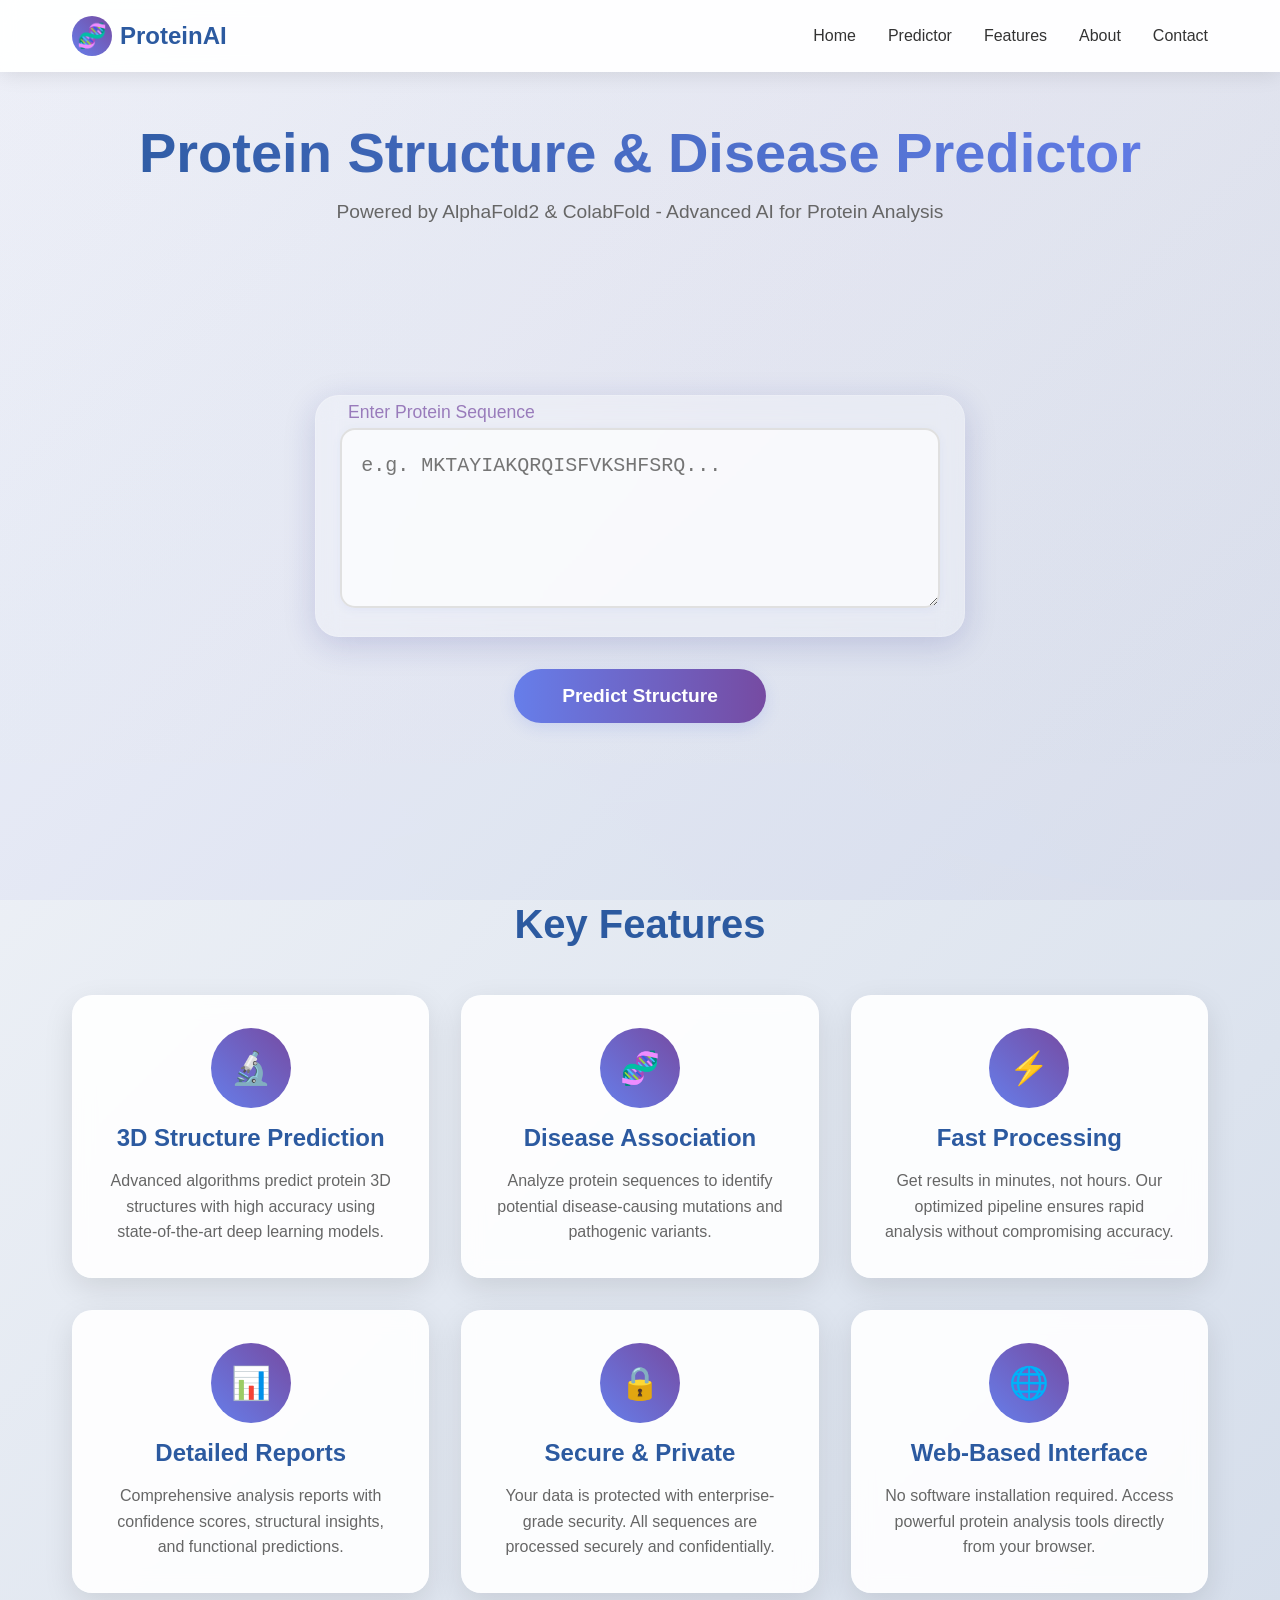
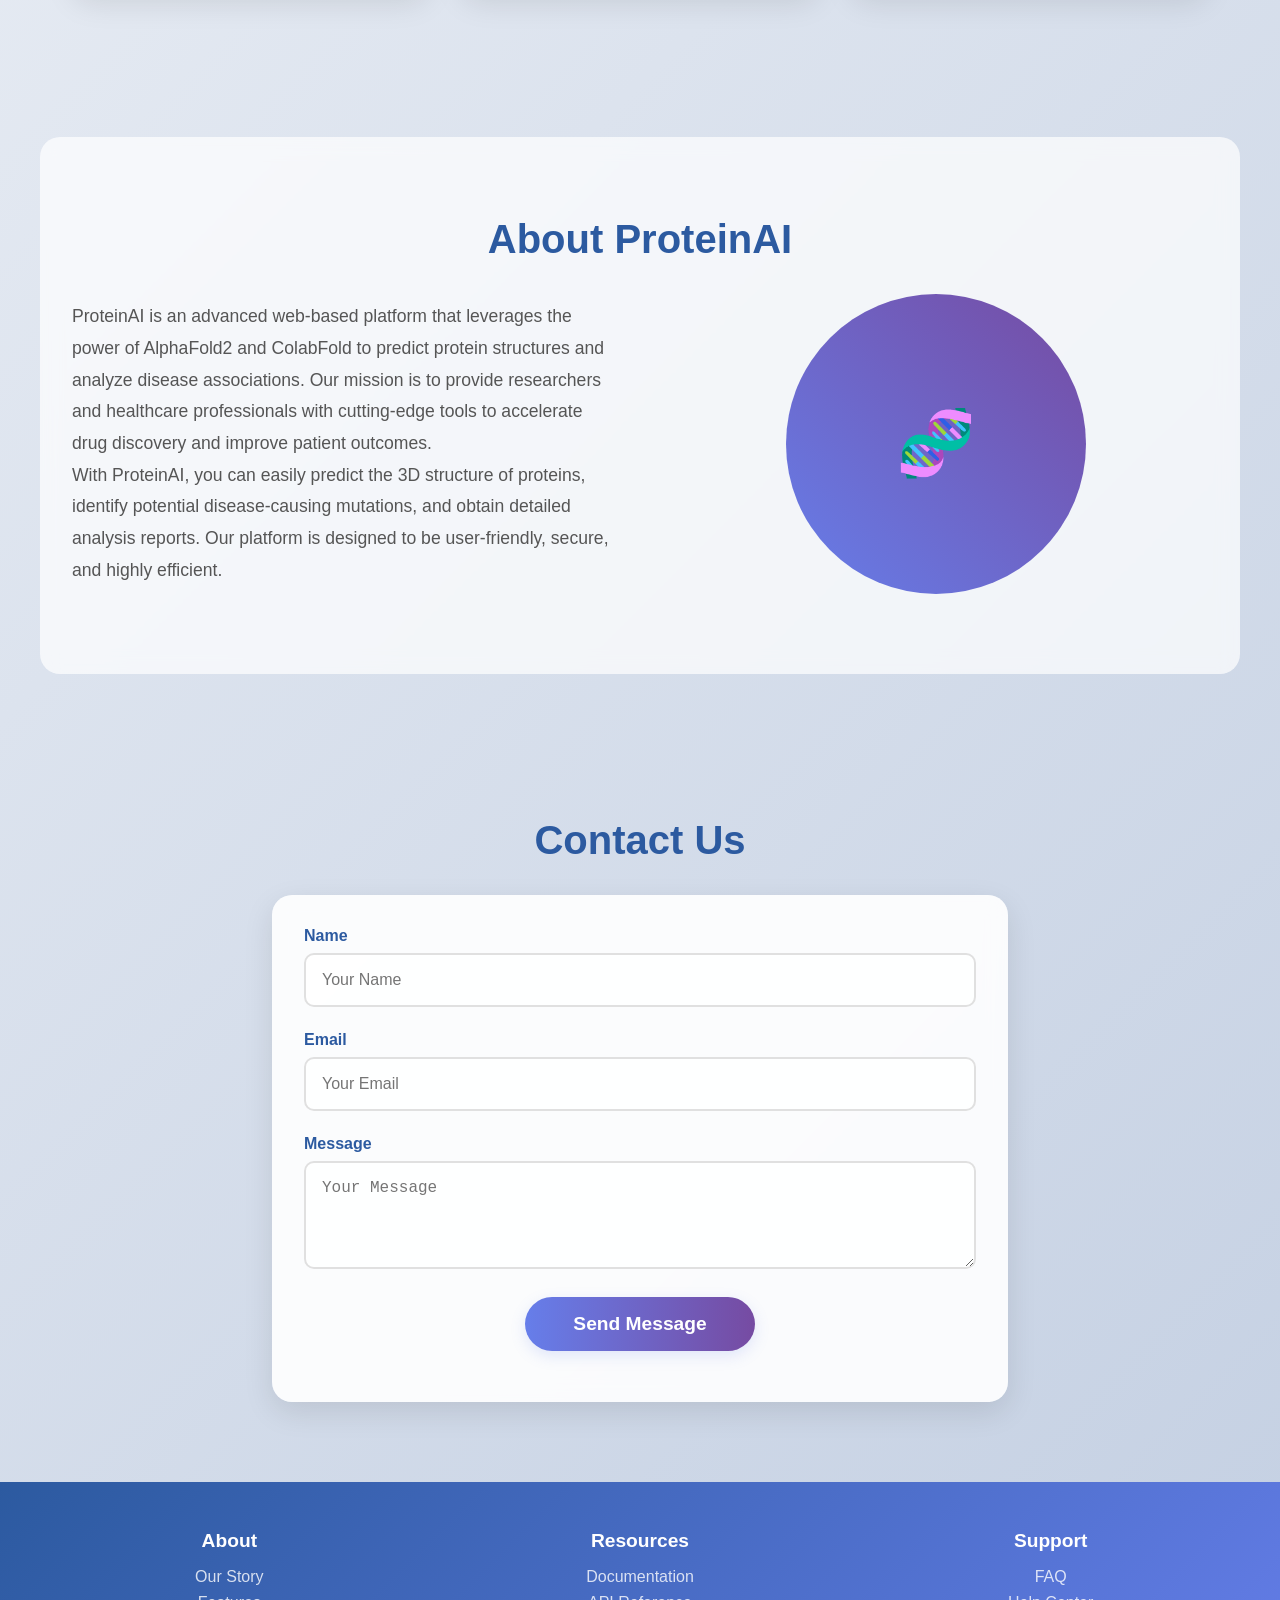
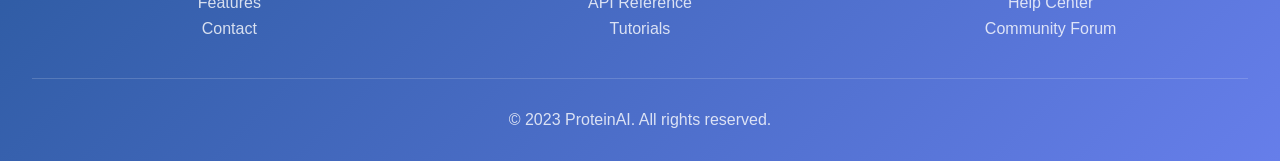
==== frontend/index.html @ 89a78030 "Add files via upload" ====
<!DOCTYPE html>
<html lang="en">
<head>
    <meta charset="UTF-8">
    <meta name="viewport" content="width=device-width, initial-scale=1.0">
    <title>AlphaFold2 - ProteinAI</title>
    <link rel="stylesheet" href="style.css">
</head>
<body>


    <!-- Animated Background -->
    <div class="animated-bg">
        <div class="wave"></div>
    </div>

    <!-- Navigation -->
    <nav id="navbar">
        <div class="nav-container">
            <div class="logo">
                <div class="protein-icon">🧬</div>
                ProteinAI
            </div>
            <ul class="nav-links">
                <li><a href="#home">Home</a></li>
                <li><a href="#predictor">Predictor</a></li>
                <li><a href="#features">Features</a></li>
                <li><a href="#about">About</a></li>
                <li><a href="#contact">Contact</a></li>
            </ul>
            <div class="mobile-menu" onclick="toggleMobileMenu()">
                <span></span>
                <span></span>
                <span></span>
            </div>
        </div>
    </nav>

    

    <!-- Header Section -->
    <section id="home" class="header">
        <h1>Protein Structure & Disease Predictor</h1>
        <p>Powered by AlphaFold2 & ColabFold - Advanced AI for Protein Analysis</p>
    </section>

        <!-- Main Area -->
    <section id="predictor" class="main-area">
        <div class="input-container">
            <label class="input-label">Enter Protein Sequence</label>
            <textarea id="query_sequence" placeholder="e.g. MKTAYIAKQRQISFVKSHFSRQ..."></textarea>
        </div>
        <button id="predictBtn" class="predict-btn">Predict Structure</button>
        <div class="loading">
            <div class="loading-spinner"></div>
            <p>Processing your sequence...</p>
        </div>
    </section>

    <!-- Features Section -->
    <section id="features" class="features">
        <h2>Key Features</h2>
        <div class="features-grid">
            <div class="feature-card">
                <div class="feature-icon">🔬</div>
                <h3>3D Structure Prediction</h3>
                <p>Advanced algorithms predict protein 3D structures with high accuracy using state-of-the-art deep learning models.</p>
            </div>
            <div class="feature-card">
                <div class="feature-icon">🧬</div>
                <h3>Disease Association</h3>
                <p>Analyze protein sequences to identify potential disease-causing mutations and pathogenic variants.</p>
            </div>
            <div class="feature-card">
                <div class="feature-icon">⚡</div>
                <h3>Fast Processing</h3>
                <p>Get results in minutes, not hours. Our optimized pipeline ensures rapid analysis without compromising accuracy.</p>
            </div>
            <div class="feature-card">
                <div class="feature-icon">📊</div>
                <h3>Detailed Reports</h3>
                <p>Comprehensive analysis reports with confidence scores, structural insights, and functional predictions.</p>
            </div>
            <div class="feature-card">
                <div class="feature-icon">🔒</div>
                <h3>Secure & Private</h3>
                <p>Your data is protected with enterprise-grade security. All sequences are processed securely and confidentially.</p>
            </div>
            <div class="feature-card">
                <div class="feature-icon">🌐</div>
                <h3>Web-Based Interface</h3>
                <p>No software installation required. Access powerful protein analysis tools directly from your browser.</p>
            </div>
        </div>
    </section>



    <!-- About Section -->
    <section id="about" class="about">
        <h2>About ProteinAI</h2>
        <div class="about-content">
            <div class="about-text">
                <p>ProteinAI is an advanced web-based platform that leverages the power of AlphaFold2 and ColabFold to predict protein structures and analyze disease associations. Our mission is to provide researchers and healthcare professionals with cutting-edge tools to accelerate drug discovery and improve patient outcomes.</p>
                <p>With ProteinAI, you can easily predict the 3D structure of proteins, identify potential disease-causing mutations, and obtain detailed analysis reports. Our platform is designed to be user-friendly, secure, and highly efficient.</p>
            </div>
            <div class="about-image">
                <div class="protein-structure">
                    <!-- Animated protein structure or relevant image -->
                </div>
            </div>
        </div>
    </section>

    <!-- Contact Section -->
    <section id="contact" class="contact">
        <h2>Contact Us</h2>
        <div class="contact-form">
            <div class="form-group">
                <label for="name">Name</label>
                <input type="text" id="name" placeholder="Your Name">
            </div>
            <div class="form-group">
                <label for="email">Email</label>
                <input type="email" id="email" placeholder="Your Email">
            </div>
            <div class="form-group">
                <label for="message">Message</label>
                <textarea id="message" rows="4" placeholder="Your Message"></textarea>
            </div>
            <button class="predict-btn">Send Message</button>
        </div>
    </section>

    <!-- Footer -->
    <footer>
        <div class="footer-content">
            <div class="footer-section">
                <h3>About</h3>
                <ul>
                    <li><a href="#about">Our Story</a></li>
                    <li><a href="#features">Features</a></li>
                    <li><a href="#contact">Contact</a></li>
                </ul>
            </div>
            <div class="footer-section">
                <h3>Resources</h3>
                <ul>
                    <li><a href="#">Documentation</a></li>
                    <li><a href="#">API Reference</a></li>
                    <li><a href="#">Tutorials</a></li>
                </ul>
            </div>
            <div class="footer-section">
                <h3>Support</h3>
                <ul>
                    <li><a href="#">FAQ</a></li>
                    <li><a href="#">Help Center</a></li>
                    <li><a href="#">Community Forum</a></li>
                </ul>
            </div>
        </div>
        <div class="footer-bottom">
            <p>&copy; 2023 ProteinAI. All rights reserved.</p>
        </div>
    </footer>

    <!-- Scroll to Top Button -->
    <button class="scroll-top" onclick="scrollToTop()">
        ↑
    </button>

<script src="script.js"></script>
</body>
</html>
---- frontend/style.css ----
* {
            margin: 0;
            padding: 0;
            box-sizing: border-box;
        }

        body {
            font-family: 'Arial', sans-serif;
            background: linear-gradient(135deg, #f5f7fa 0%, #c3cfe2 100%);
            min-height: 100vh;
            overflow-x: hidden;
        }

        /* Animated Background */
        .animated-bg {
            position: fixed;
            top: 0;
            left: 0;
            width: 100%;
            height: 100%;
            z-index: -1;
            background: linear-gradient(45deg, #667eea 0%, #764ba2 100%);
            opacity: 0.05;
        }

        .wave {
            position: absolute;
            bottom: 0;
            left: 0;
            width: 100%;
            height: 100px;
            background: url('data:image/svg+xml,<svg xmlns="http://www.w3.org/2000/svg" viewBox="0 0 1200 120" preserveAspectRatio="none"><path d="M321.39,56.44c58-10.79,114.16-30.13,172-41.86,82.39-16.72,168.19-17.73,250.45-.39C823.78,31,906.67,72,985.66,92.83c70.05,18.48,146.53,26.09,214.34,3V0H0V27.35A600.21,600.21,0,0,0,321.39,56.44Z" fill="%23667eea" opacity="0.1"></path></svg>');
            background-size: cover;
            animation: wave 10s ease-in-out infinite;
        }

        @keyframes wave {
            0%, 100% { transform: translateX(0); }
            50% { transform: translateX(-50px); }
        }

        /* Navigation */
        nav {
            position: fixed;
            top: 0;
            width: 100%;
            background: rgba(255, 255, 255, 0.95);
            backdrop-filter: blur(10px);
            z-index: 1000;
            padding: 1rem 0;
            box-shadow: 0 2px 20px rgba(0, 0, 0, 0.1);
            transition: all 0.3s ease;
        }

        nav.scrolled {
            background: rgba(255, 255, 255, 0.98);
            padding: 0.5rem 0;
        }

        .nav-container {
            max-width: 1200px;
            margin: 0 auto;
            display: flex;
            justify-content: space-between;
            align-items: center;
            padding: 0 2rem;
        }

        .logo {
            font-size: 1.5rem;
            font-weight: bold;
            color: #2c5aa0;
            display: flex;
            align-items: center;
            gap: 0.5rem;
        }

        .protein-icon {
            width: 40px;
            height: 40px;
            background: linear-gradient(45deg, #667eea, #764ba2);
            border-radius: 50%;
            display: flex;
            align-items: center;
            justify-content: center;
            color: white;
            font-weight: bold;
            animation: rotate 10s linear infinite;
        }

        @keyframes rotate {
            from { transform: rotate(0deg); }
            to { transform: rotate(360deg); }
        }

        .nav-links {
            display: flex;
            list-style: none;
            gap: 2rem;
        }

        .nav-links a {
            text-decoration: none;
            color: #333;
            font-weight: 500;
            transition: all 0.3s ease;
            position: relative;
        }

        .nav-links a:hover {
            color: #2c5aa0;
            transform: translateY(-2px);
        }

        .nav-links a::after {
            content: '';
            position: absolute;
            bottom: -5px;
            left: 0;
            width: 0;
            height: 2px;
            background: #2c5aa0;
            transition: width 0.3s ease;
        }

        .nav-links a:hover::after {
            width: 100%;
        }

        /* Mobile Menu */
        .mobile-menu {
            display: none;
            flex-direction: column;
            cursor: pointer;
        }

        .mobile-menu span {
            width: 25px;
            height: 3px;
            background: #333;
            margin: 3px 0;
            transition: 0.3s;
        }

        /* Header Section */
        .header {
            text-align: center;
            padding: 120px 2rem 80px;
            max-width: 1200px;
            margin: 0 auto;
            background-image: 'image1.gif;
        }

        .header h1 {
            font-size: 3.5rem;
            color: #2c5aa0;
            margin-bottom: 1rem;
            font-weight: 700;
            background: linear-gradient(45deg, #2c5aa0, #667eea);
            -webkit-background-clip: text;
            -webkit-text-fill-color: transparent;
            background-clip: text;
            animation: fadeInUp 1s ease-out;
        }

        .header p {
            font-size: 1.2rem;
            color: #666;
            margin-bottom: 2rem;
            animation: fadeInUp 1s ease-out 0.2s both;
        }

        @keyframes fadeInUp {
            from {
                opacity: 0;
                transform: translateY(30px);
            }
            to {
                opacity: 1;
                transform: translateY(0);
            }
        }

        /* Features Section */
        .features {
            padding: 80px 2rem;
            max-width: 1200px;
            margin: 0 auto;
        }

        .features h2 {
            text-align: center;
            font-size: 2.5rem;
            color: #2c5aa0;
            margin-bottom: 3rem;
            animation: fadeInUp 1s ease-out;
        }

        .features-grid {
            display: grid;
            grid-template-columns: repeat(auto-fit, minmax(300px, 1fr));
            gap: 2rem;
            margin-bottom: 4rem;
        }

        .feature-card {
            background: rgba(255, 255, 255, 0.9);
            padding: 2rem;
            border-radius: 20px;
            box-shadow: 0 10px 30px rgba(0, 0, 0, 0.1);
            text-align: center;
            transition: all 0.3s ease;
            backdrop-filter: blur(10px);
            border: 1px solid rgba(255, 255, 255, 0.2);
        }

        .feature-card:hover {
            transform: translateY(-10px);
            box-shadow: 0 20px 40px rgba(0, 0, 0, 0.15);
        }

        .feature-icon {
            width: 80px;
            height: 80px;
            background: linear-gradient(45deg, #667eea, #764ba2);
            border-radius: 50%;
            display: flex;
            align-items: center;
            justify-content: center;
            margin: 0 auto 1rem;
            font-size: 2rem;
            color: white;
            animation: pulse 2s infinite;
        }

        @keyframes pulse {
            0% { transform: scale(1); }
            50% { transform: scale(1.05); }
            100% { transform: scale(1); }
        }

        .feature-card h3 {
            color: #2c5aa0;
            margin-bottom: 1rem;
            font-size: 1.5rem;
        }

        .feature-card p {
            color: #666;
            line-height: 1.6;
        }

        /* Main Interaction Area */
        .main-area {
            display: flex;
            flex-direction: column;
            align-items: center;
            justify-content: center;
            min-height: 40vh;
            padding: 60px 1.5rem 80px 1.5rem;
            animation: fadeInCard 1.2s cubic-bezier(.68,-0.55,.27,1.55);
            
        }

        @keyframes fadeInCard {
            0% { opacity: 0; transform: translateY(40px) scale(0.95); }
            100% { opacity: 1; transform: translateY(0) scale(1); }
        }

        .input-container {
            background: rgba(255,255,255,0.25);
            box-shadow: 0 8px 32px 0 rgba(31,38,135,0.17);
            backdrop-filter: blur(12px);
            -webkit-backdrop-filter: blur(12px);
            border-radius: 24px;
            border: 1px solid rgba(255,255,255,0.18);
            padding: 2rem 1.5rem 1.5rem 1.5rem;
            margin-bottom: 2rem;
            width: 100%;
            max-width: 650px;
            min-width: 400px;
            position: relative;
            transition: box-shadow 0.3s, transform 0.3s;
            animation: cardPop 1.1s cubic-bezier(.68,-0.55,.27,1.55);
        }

        .input-container:hover {
            box-shadow: 0 12px 40px 0 rgba(102,126,234,0.18);
            transform: translateY(-4px) scale(1.02);
        }

        @keyframes cardPop {
            0% { opacity: 0; transform: scale(0.95) translateY(30px); }
            100% { opacity: 1; transform: scale(1) translateY(0); }
        }

        .input-label {
            position: absolute;
            top: 0.39rem;
            left: 2rem;
            color: #764ba2;
            font-size: 1.1rem;
            pointer-events: none;
            background: transparent;
            transition: 0.2s;
            opacity: 0.7;
            z-index: 2;
        }

        .input-container textarea:focus + .input-label,
        .input-container textarea:not(:placeholder-shown) + .input-label {
            top: -0.9rem;
            left: 1.2rem;
            font-size: 0.92rem;
            color: #2c5aa0;
            background: #fff;
            padding: 0 0.4rem;
            border-radius: 8px;
            opacity: 1;
        }

        .input-container textarea {
            width: 100%;
            padding: 1.5rem 1.2rem 1.2rem 1.2rem;
            border: 2px solid #e0e0e0;
            border-radius: 15px;
            font-size: 1.25rem;
            resize: vertical;
            min-height: 180px;
            background: rgba(255,255,255,0.7);
            font-family: 'Courier New', monospace;
            transition: border 0.3s, box-shadow 0.3s;
            outline: none;
            box-shadow: 0 2px 8px rgba(102,126,234,0.07);
        }

        .input-container textarea:focus {
            border: 2px solid #764ba2;
            box-shadow: 0 0 0 3px rgba(118,75,162,0.08);
            background: #fff;
        }

        .predict-btn {
            background: linear-gradient(90deg, #667eea 0%, #764ba2 100%);
            color: #fff;
            border: none;
            border-radius: 50px;
            padding: 1rem 3rem;
            font-size: 1.2rem;
            font-weight: 600;
            cursor: pointer;
            box-shadow: 0 5px 15px rgba(102,126,234,0.18);
            transition: transform 0.2s, box-shadow 0.2s;
            margin: 0 auto 1.2rem auto;
            display: block;
            position: relative;
            overflow: hidden;
            animation: btnBounce 1.2s cubic-bezier(.68,-0.55,.27,1.55);
        }

        .predict-btn:hover {
            transform: translateY(-3px) scale(1.04);
            box-shadow: 0 10px 25px rgba(102,126,234,0.22);
        }

        @keyframes btnBounce {
            0% { transform: scale(0.9); }
            60% { transform: scale(1.08); }
            100% { transform: scale(1); }
        }

        /* Loading Animation */
        .loading {
            display: none;
            margin: 1.5rem 0 0 0;
            text-align: center;
        }

        .loading-spinner {
            border: 4px solid #f3f3f3;
            border-top: 4px solid #2c5aa0;
            border-radius: 50%;
            width: 40px;
            height: 40px;
            animation: spin 1s linear infinite;
            margin: 0 auto 0.5rem auto;
        }

        @keyframes spin {
            0% { transform: rotate(0deg); }
            100% { transform: rotate(360deg); }
        }

        /* About Section */
        .about {
            padding: 80px 2rem;
            max-width: 1200px;
            margin: 0 auto;
            background: rgba(255, 255, 255, 0.7);
            border-radius: 20px;
            margin-bottom: 4rem;
            backdrop-filter: blur(10px);
        }

        .about h2 {
            text-align: center;
            font-size: 2.5rem;
            color: #2c5aa0;
            margin-bottom: 2rem;
        }

        .about-content {
            display: grid;
            grid-template-columns: 1fr 1fr;
            gap: 3rem;
            align-items: center;
        }

        .about-text {
            font-size: 1.1rem;
            line-height: 1.8;
            color: #555;
        }

        .about-image {
            text-align: center;
        }

        .protein-structure {
            width: 300px;
            height: 300px;
            background: linear-gradient(45deg, #667eea, #764ba2);
            border-radius: 50%;
            display: flex;
            align-items: center;
            justify-content: center;
            margin: 0 auto;
            position: relative;
            overflow: hidden;
            animation: float 3s ease-in-out infinite;
        }

        @keyframes float {
            0%, 100% { transform: translateY(0px); }
            50% { transform: translateY(-20px); }
        }

        .protein-structure::before {
            content: '🧬';
            font-size: 4rem;
            animation: rotate 8s linear infinite;
        }

        /* Contact Section */
        .contact {
            padding: 80px 2rem;
            max-width: 800px;
            margin: 0 auto;
            text-align: center;
        }

        .contact h2 {
            font-size: 2.5rem;
            color: #2c5aa0;
            margin-bottom: 2rem;
        }

        .contact-form {
            background: rgba(255, 255, 255, 0.9);
            padding: 2rem;
            border-radius: 20px;
            box-shadow: 0 10px 30px rgba(0, 0, 0, 0.1);
            backdrop-filter: blur(10px);
        }

        .form-group {
            margin-bottom: 1.5rem;
            text-align: left;
        }

        .form-group label {
            display: block;
            margin-bottom: 0.5rem;
            color: #2c5aa0;
            font-weight: 600;
        }

        .form-group input,
        .form-group textarea {
            width: 100%;
            padding: 1rem;
            border: 2px solid #e0e0e0;
            border-radius: 10px;
            font-size: 1rem;
            transition: all 0.3s ease;
            background: rgba(255, 255, 255, 0.8);
        }

        .form-group input:focus,
        .form-group textarea:focus {
            outline: none;
            border-color: #2c5aa0;
            box-shadow: 0 0 10px rgba(44, 90, 160, 0.2);
        }

        /* Footer */
        footer {
            background: linear-gradient(135deg, #2c5aa0, #667eea);
            color: white;
            text-align: center;
            padding: 3rem 2rem 2rem;
            position: relative;
        }

        .footer-content {
            max-width: 1200px;
            margin: 0 auto;
            display: grid;
            grid-template-columns: repeat(auto-fit, minmax(250px, 1fr));
            gap: 2rem;
            margin-bottom: 2rem;
        }

        .footer-section h3 {
            margin-bottom: 1rem;
            font-size: 1.2rem;
        }

        .footer-section ul {
            list-style: none;
        }

        .footer-section ul li {
            margin-bottom: 0.5rem;
        }

        .footer-section ul li a {
            color: rgba(255, 255, 255, 0.8);
            text-decoration: none;
            transition: color 0.3s ease;
        }

        .footer-section ul li a:hover {
            color: white;
        }

        .footer-bottom {
            border-top: 1px solid rgba(255, 255, 255, 0.2);
            padding-top: 2rem;
            opacity: 0.8;
        }

        /* Responsive Design */
        @media (max-width: 768px) {
            .nav-links {
                display: none;
            }
            
            .mobile-menu {
                display: flex;
            }
            
            .header h1 {
                font-size: 2.5rem;
            }
            
            .features-grid {
                grid-template-columns: 1fr;
            }
            
            .about-content {
                grid-template-columns: 1fr;
            }
            
            .protein-structure {
                width: 200px;
                height: 200px;
            }
        }

        /* Smooth Scrolling */
        html {
            scroll-behavior: smooth;
        }

        /* Scroll to Top Button */
        .scroll-top {
            position: fixed;
            bottom: 20px;
            right: 20px;
            background: linear-gradient(45deg, #667eea, #764ba2);
            color: white;
            border: none;
            border-radius: 50%;
            width: 50px;
            height: 50px;
            cursor: pointer;
            display: none;
            transition: all 0.3s ease;
            z-index: 1000;
        }

        .scroll-top:hover {
            transform: translateY(-3px);
            box-shadow: 0 10px 20px rgba(102, 126, 234, 0.3);
        }

        .scroll-top.show {
            display: block;
            animation: fadeInUp 0.5s ease;
        }
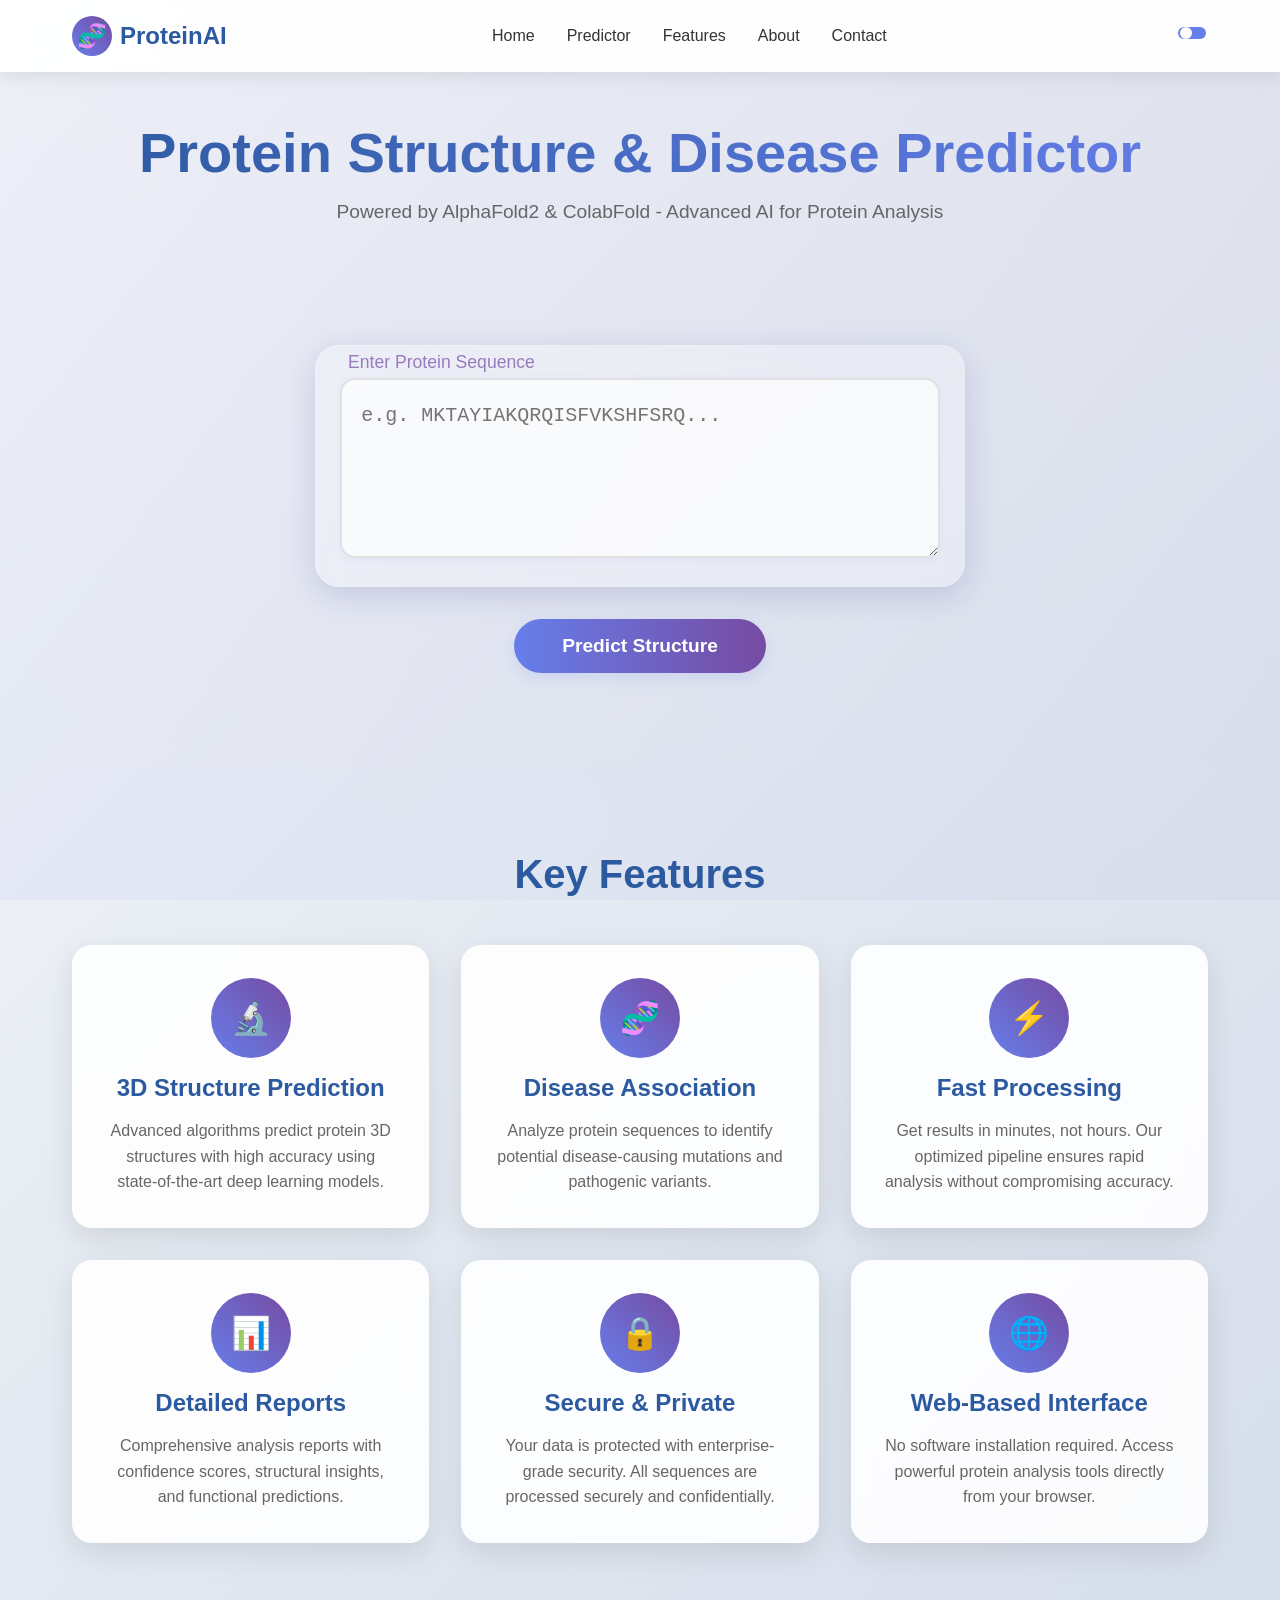
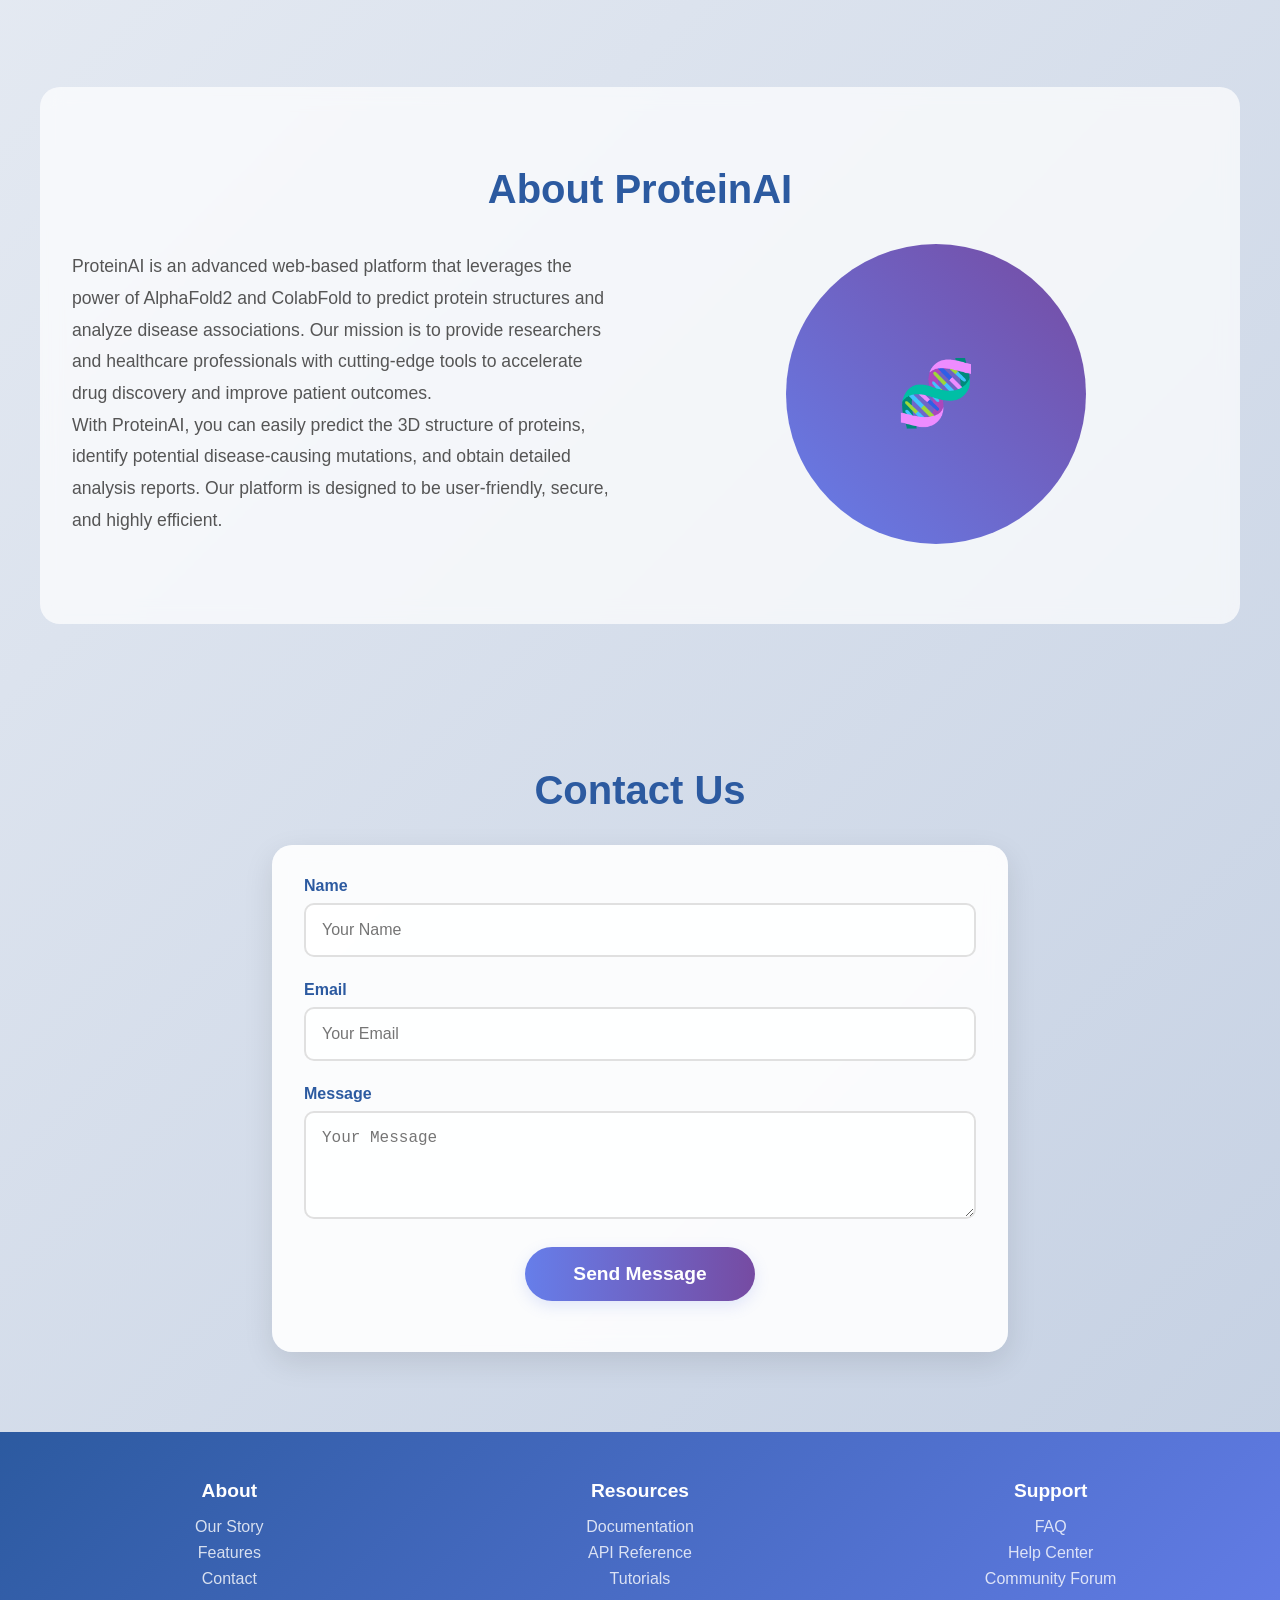
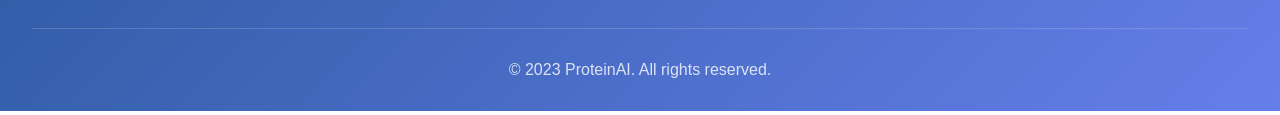
==== commit 28abb0e1: "Add files via upload" ====
--- a/frontend/index.html
+++ b/frontend/index.html
@@ -28,6 +28,15 @@
                 <li><a href="#about">About</a></li>
                 <li><a href="#contact">Contact</a></li>
             </ul>
+            <button id="theme-toggle" aria-label="Toggle dark mode" style="background:none;border:none;cursor:pointer;font-size:1.5rem;margin-left:1.5rem;" title="Toggle dark mode">
+                <span id="theme-icon">
+                    <!-- Toggle icon -->
+                    <svg id="toggle-svg" width="32" height="32" viewBox="0 0 32 32" fill="none" xmlns="http://www.w3.org/2000/svg">
+                        <rect x="2" y="10" width="28" height="12" rx="6" fill="#667eea"/>
+                        <circle id="toggle-knob" cx="10" cy="16" r="6" fill="#fff"/>
+                    </svg>
+                </span>
+            </button>
             <div class="mobile-menu" onclick="toggleMobileMenu()">
                 <span></span>
                 <span></span>
--- a/frontend/style.css
+++ b/frontend/style.css
@@ -256,8 +256,8 @@
             flex-direction: column;
             align-items: center;
             justify-content: center;
-            min-height: 40vh;
-            padding: 60px 1.5rem 80px 1.5rem;
+            min-height: 20vh;
+            padding: 10px 1.5rem 80px 1.5rem;
             animation: fadeInCard 1.2s cubic-bezier(.68,-0.55,.27,1.55);
             
         }
@@ -548,6 +548,101 @@
             border-top: 1px solid rgba(255, 255, 255, 0.2);
             padding-top: 2rem;
             opacity: 0.8;
+        }
+
+        /* Dark Theme Styles */
+        body.dark-theme {
+            background: linear-gradient(135deg, #181c24 0%, #232946 100%);
+            color: #e0e6f7;
+        }
+        body.dark-theme nav {
+            background: rgba(30, 34, 44, 0.95);
+        }
+        body.dark-theme .nav-links a {
+            color: #e0e6f7;
+        }
+        body.dark-theme .nav-links a:hover {
+            color: #a3bffa;
+        }
+        body.dark-theme .feature-card {
+            background: rgba(30, 34, 44, 0.95);
+            color: #e0e6f7;
+            border: 1px solid rgba(163,191,250,0.15);
+        }
+        body.dark-theme .feature-card h3 {
+            color: #a3bffa;
+        }
+        body.dark-theme .feature-card p {
+            color: #bfc8e6;
+        }
+        body.dark-theme .input-container {
+            background: rgba(30,34,44,0.7);
+            border: 1px solid rgba(163,191,250,0.15);
+        }
+        body.dark-theme .input-label {
+            color: #a3bffa;
+        }
+        body.dark-theme .input-container textarea {
+            background: rgba(30,34,44,0.7);
+            color: #e0e6f7;
+            border: 2px solid #232946;
+        }
+        body.dark-theme .input-container textarea:focus {
+            border: 2px solid #a3bffa;
+            background: #232946;
+        }
+        body.dark-theme .predict-btn {
+            background: linear-gradient(90deg, #232946 0%, #a3bffa 100%);
+            color: #fff;
+        }
+        body.dark-theme .about {
+            background: rgba(30,34,44,0.7);
+            color: #e0e6f7;
+        }
+        body.dark-theme .about h2,
+        body.dark-theme .contact h2 {
+            color: #a3bffa;
+        }
+        body.dark-theme .about-text {
+            color: #bfc8e6;
+        }
+        body.dark-theme .contact-form {
+            background: rgba(30,34,44,0.95);
+            color: #e0e6f7;
+        }
+        body.dark-theme .form-group label {
+            color: #a3bffa;
+        }
+        body.dark-theme .form-group input,
+        body.dark-theme .form-group textarea {
+            background: rgba(30,34,44,0.7);
+            color: #e0e6f7;
+            border: 2px solid #232946;
+        }
+        body.dark-theme .form-group input:focus,
+        body.dark-theme .form-group textarea:focus {
+            border-color: #a3bffa;
+        }
+        body.dark-theme footer {
+            background: linear-gradient(135deg, #232946, #181c24);
+            color: #e0e6f7;
+        }
+        body.dark-theme .footer-section ul li a {
+            color: #a3bffa;
+        }
+        body.dark-theme .footer-section ul li a:hover {
+            color: #fff;
+        }
+        body.dark-theme .scroll-top {
+            background: linear-gradient(45deg, #232946, #a3bffa);
+            color: #fff;
+        }
+        body.dark-theme .protein-structure {
+            background: linear-gradient(45deg, #232946, #a3bffa);
+        }
+        body.dark-theme .loading-spinner {
+            border: 4px solid #232946;
+            border-top: 4px solid #a3bffa;
         }
 
         /* Responsive Design */
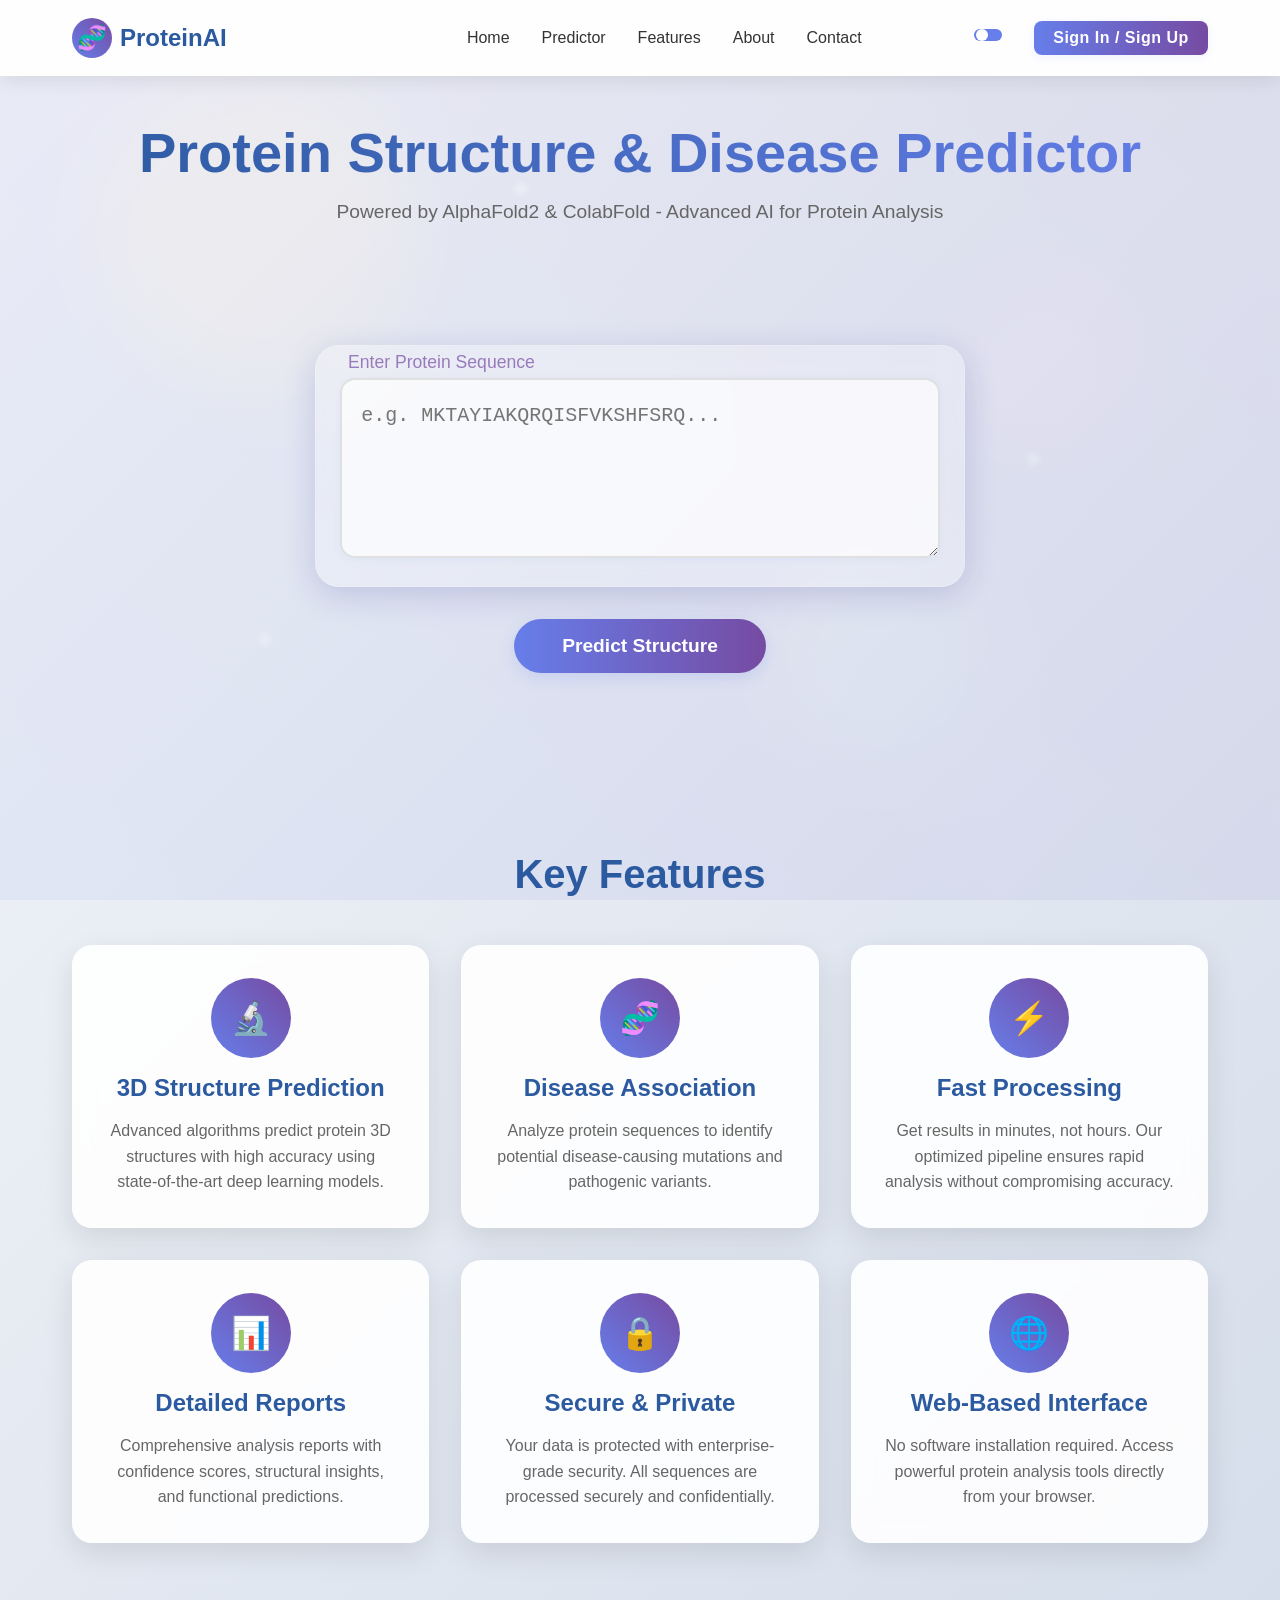
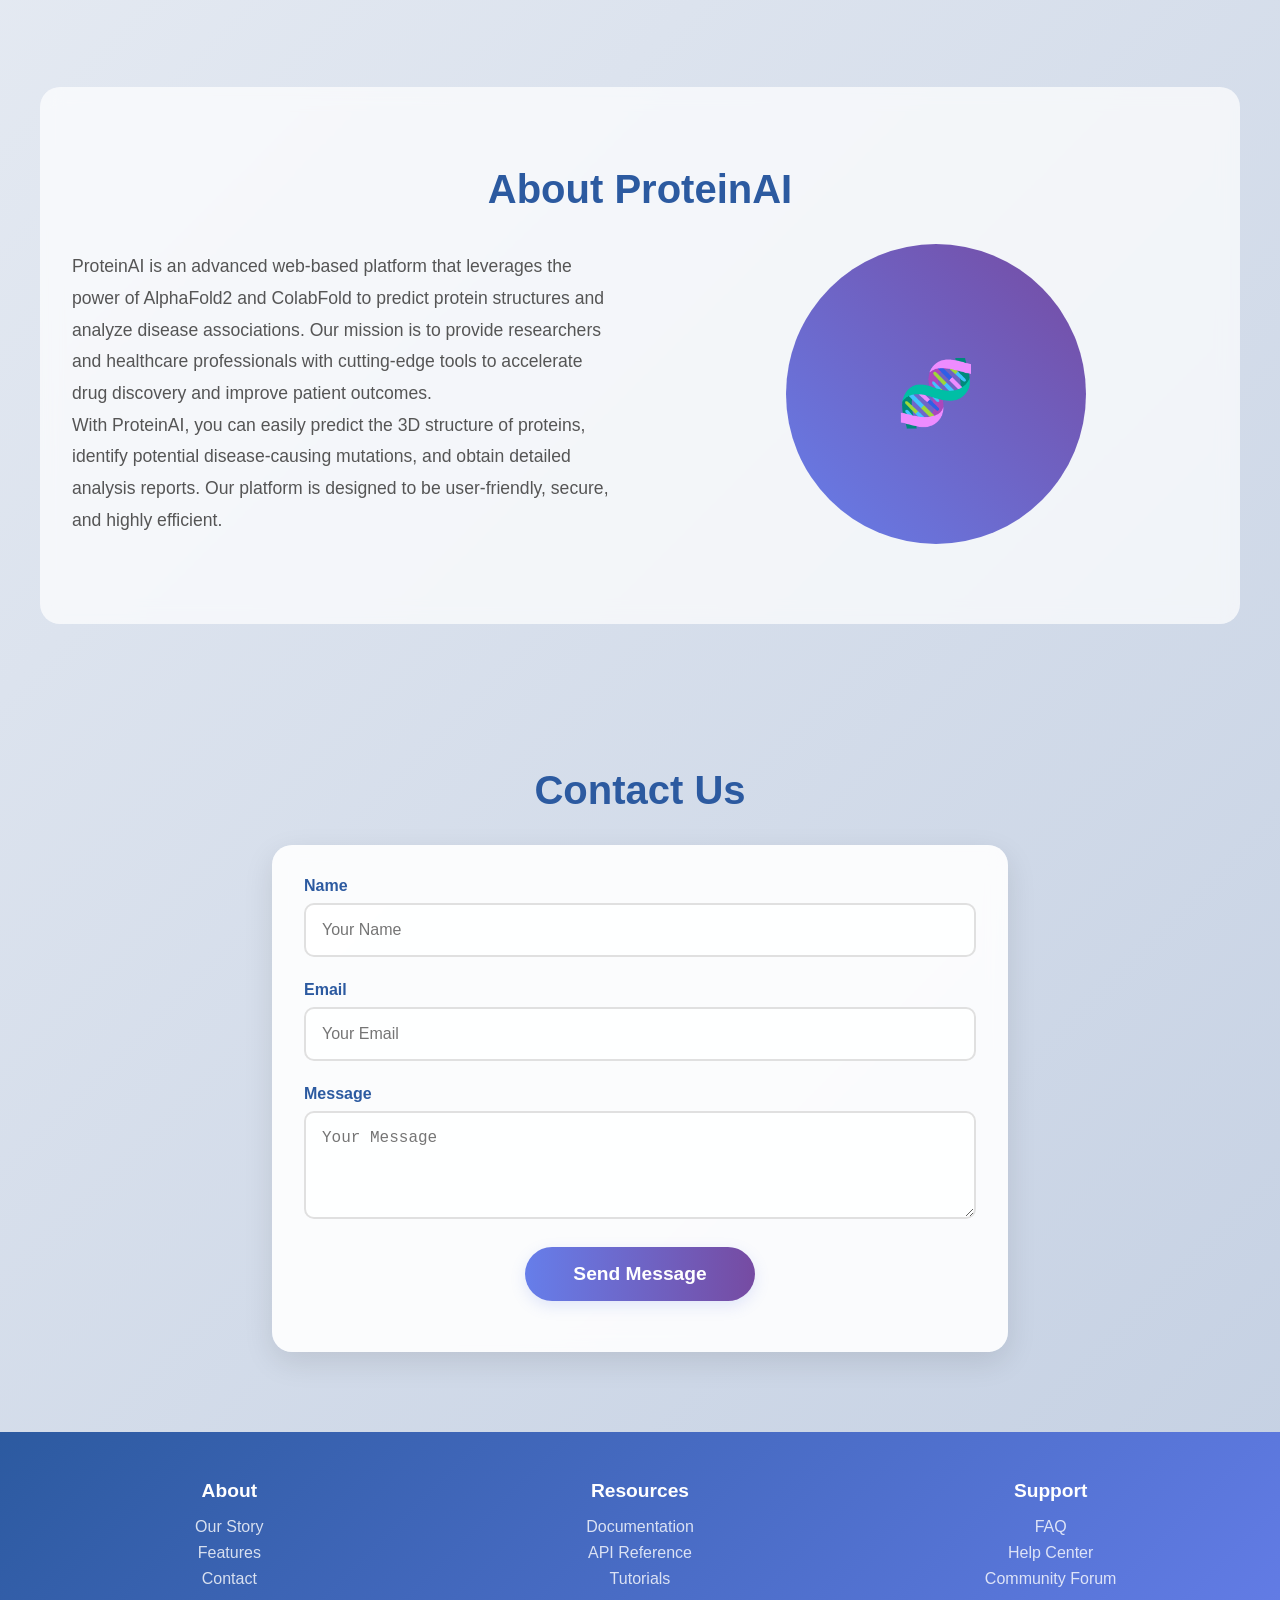
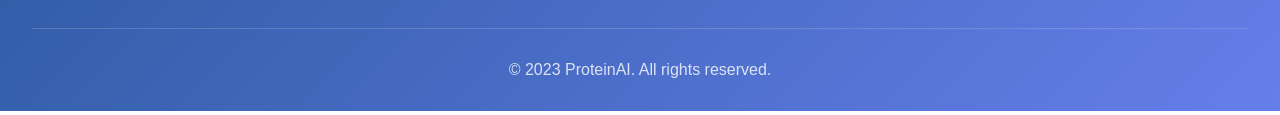
==== commit 39cba428: "Add files via upload" ====
--- a/frontend/index.html
+++ b/frontend/index.html
@@ -12,31 +12,46 @@
     <!-- Animated Background -->
     <div class="animated-bg">
         <div class="wave"></div>
+        <div class="blobs">
+            <div class="blob blob1"></div>
+            <div class="blob blob2"></div>
+            <div class="blob blob3"></div>
+            <div class="sparkle sparkle1"></div>
+            <div class="sparkle sparkle2"></div>
+            <div class="sparkle sparkle3"></div>
+        </div>
     </div>
 
     <!-- Navigation -->
     <nav id="navbar">
-        <div class="nav-container">
-            <div class="logo">
+        <div class="nav-container" style="display: flex; align-items: center; justify-content: space-between;">
+            <div class="logo" style="flex: 1; min-width: 180px;">
                 <div class="protein-icon">🧬</div>
                 ProteinAI
             </div>
-            <ul class="nav-links">
+            <ul class="nav-links" style="flex: 2; display: flex; justify-content: center; align-items: center; gap: 2rem; margin: 0;">
                 <li><a href="#home">Home</a></li>
                 <li><a href="#predictor">Predictor</a></li>
                 <li><a href="#features">Features</a></li>
                 <li><a href="#about">About</a></li>
                 <li><a href="#contact">Contact</a></li>
             </ul>
-            <button id="theme-toggle" aria-label="Toggle dark mode" style="background:none;border:none;cursor:pointer;font-size:1.5rem;margin-left:1.5rem;" title="Toggle dark mode">
-                <span id="theme-icon">
-                    <!-- Toggle icon -->
-                    <svg id="toggle-svg" width="32" height="32" viewBox="0 0 32 32" fill="none" xmlns="http://www.w3.org/2000/svg">
-                        <rect x="2" y="10" width="28" height="12" rx="6" fill="#667eea"/>
-                        <circle id="toggle-knob" cx="10" cy="16" r="6" fill="#fff"/>
-                    </svg>
-                </span>
-            </button>
+            <div style="display:flex;align-items:center;gap:1.2rem;margin-left:auto;">
+                <button id="theme-toggle" aria-label="Toggle dark mode" class="theme-toggle-btn" title="Toggle dark mode">
+                    <span id="theme-icon">
+                        <!-- Toggle icon -->
+                        <svg id="toggle-svg" width="32" height="32" viewBox="0 0 32 32" fill="none" xmlns="http://www.w3.org/2000/svg">
+                            <rect x="2" y="10" width="28" height="12" rx="6" fill="#667eea"/>
+                            <circle id="toggle-knob" cx="10" cy="16" r="6" fill="#fff"/>
+                        </svg>
+                    </span>
+                </button>
+                <div id="user-auth-area" style="display:flex;align-items:center;gap:1rem;">
+                    <a id="auth-link" href="/backend/auth.html" class="auth-navbar-btn" style="padding:.5rem 1.2rem;font-size:1rem;min-width:90px;">Sign In / Sign Up</a>
+                    <img id="user-photo" src="" alt="Profile" style="display:none;width:38px;height:38px;border-radius:50%;object-fit:cover;border:2px solid #667eea;">
+                    <button id="logout-btn" style="display:none;background:none;border:none;color:#2c5aa0;font-weight:600;cursor:pointer;">Logout</button>
+                </div>
+            </div>
             <div class="mobile-menu" onclick="toggleMobileMenu()">
                 <span></span>
                 <span></span>
@@ -180,5 +195,41 @@
     </button>
 
 <script src="script.js"></script>
+<script src="https://www.gstatic.com/firebasejs/9.22.2/firebase-app.js" type="module"></script>
+<script src="https://www.gstatic.com/firebasejs/9.22.2/firebase-auth.js" type="module"></script>
+<script type="module">
+import { initializeApp } from "https://www.gstatic.com/firebasejs/9.22.2/firebase-app.js";
+import { getAuth, onAuthStateChanged, signOut } from "https://www.gstatic.com/firebasejs/9.22.2/firebase-auth.js";
+const firebaseConfig = {
+  apiKey: "AIzaSyDzUBGTtpN7ZCnOijcIW8aJFO-yIQPwESA",
+  authDomain: "alphaford---proteinai.firebaseapp.com",
+  projectId: "alphaford---proteinai",
+  storageBucket: "alphaford---proteinai.firebasestorage.app",
+  messagingSenderId: "872727300078",
+  appId: "1:872727300078:web:ef2e90d5f76376634fb0ff",
+  measurementId: "G-WX11PKTVYC"
+};
+const app = initializeApp(firebaseConfig);
+const auth = getAuth(app);
+const authLink = document.getElementById('auth-link');
+const userPhoto = document.getElementById('user-photo');
+const logoutBtn = document.getElementById('logout-btn');
+onAuthStateChanged(auth, (user) => {
+  if (user) {
+    authLink.style.display = 'none';
+    userPhoto.style.display = 'block';
+    logoutBtn.style.display = 'inline-block';
+    userPhoto.src = user.photoURL || `https://ui-avatars.com/api/?name=${encodeURIComponent(user.displayName||'User')}`;
+  } else {
+    authLink.style.display = 'inline-block';
+    userPhoto.style.display = 'none';
+    logoutBtn.style.display = 'none';
+    userPhoto.src = '';
+  }
+});
+logoutBtn.addEventListener('click', () => {
+  signOut(auth);
+});
+</script>
 </body>
 </html>
--- a/frontend/style.css
+++ b/frontend/style.css
@@ -16,27 +16,75 @@
             position: fixed;
             top: 0;
             left: 0;
-            width: 100%;
-            height: 100%;
+            width: 100vw;
+            height: 100vh;
             z-index: -1;
             background: linear-gradient(45deg, #667eea 0%, #764ba2 100%);
-            opacity: 0.05;
-        }
-
-        .wave {
+            opacity: 0.08;
+            overflow: hidden;
+        }
+
+        .blobs {
             position: absolute;
-            bottom: 0;
-            left: 0;
-            width: 100%;
-            height: 100px;
-            background: url('data:image/svg+xml,<svg xmlns="http://www.w3.org/2000/svg" viewBox="0 0 1200 120" preserveAspectRatio="none"><path d="M321.39,56.44c58-10.79,114.16-30.13,172-41.86,82.39-16.72,168.19-17.73,250.45-.39C823.78,31,906.67,72,985.66,92.83c70.05,18.48,146.53,26.09,214.34,3V0H0V27.35A600.21,600.21,0,0,0,321.39,56.44Z" fill="%23667eea" opacity="0.1"></path></svg>');
-            background-size: cover;
-            animation: wave 10s ease-in-out infinite;
-        }
-
-        @keyframes wave {
-            0%, 100% { transform: translateX(0); }
-            50% { transform: translateX(-50px); }
+            width: 100vw;
+            height: 100vh;
+            top: 0; left: 0;
+            pointer-events: none;
+            z-index: 1;
+        }
+
+        .blob {
+            position: absolute;
+            border-radius: 50%;
+            filter: blur(32px);
+            opacity: 0.45;
+            animation: blobMove 18s infinite alternate ease-in-out;
+        }
+
+        .blob1 {
+            width: 320px; height: 320px;
+            background: radial-gradient(circle at 30% 30%, #ffb347 0%, #ffcc80 100%);
+            top: 8vh; left: 8vw;
+            animation-delay: 0s;
+        }
+
+        .blob2 {
+            width: 220px; height: 220px;
+            background: radial-gradient(circle at 70% 70%, #7ee8fa 0%, #eec0c6 100%);
+            top: 60vh; left: 60vw;
+            animation-delay: 3s;
+        }
+
+        .blob3 {
+            width: 180px; height: 180px;
+            background: radial-gradient(circle at 50% 50%, #c471f5 0%, #fa71cd 100%);
+            top: 30vh; left: 75vw;
+            animation-delay: 6s;
+        }
+
+        @keyframes blobMove {
+            0% { transform: scale(1) translateY(0) translateX(0); }
+            50% { transform: scale(1.15) translateY(-30px) translateX(40px); }
+            100% { transform: scale(1) translateY(0) translateX(0); }
+        }
+
+        .sparkle {
+            position: absolute;
+            width: 18px; height: 18px;
+            background: radial-gradient(circle, #fff 0%, #fff0 80%);
+            opacity: 0.7;
+            border-radius: 50%;
+            animation: sparkleMove 4s infinite alternate;
+        }
+
+        .sparkle1 { top: 20vh; left: 40vw; animation-delay: 0s; }
+        .sparkle2 { top: 70vh; left: 20vw; animation-delay: 1.2s; }
+        .sparkle3 { top: 50vh; left: 80vw; animation-delay: 2.1s; }
+
+        @keyframes sparkleMove {
+            0% { opacity: 0.7; transform: scale(1) rotate(0deg); }
+            50% { opacity: 1; transform: scale(1.3) rotate(20deg); }
+            100% { opacity: 0.7; transform: scale(1) rotate(0deg); }
         }
 
         /* Navigation */
@@ -643,6 +691,46 @@
         body.dark-theme .loading-spinner {
             border: 4px solid #232946;
             border-top: 4px solid #a3bffa;
+        }
+
+        /* Navbar Auth Button & Theme Toggle */
+        .auth-navbar-btn {
+          background: linear-gradient(90deg, #667eea 0%, #764ba2 100%);
+          color: #fff;
+          border: none;
+          border-radius: 8px;
+          padding: 0.7rem 1.6rem;
+          font-size: 1.08rem;
+          font-weight: 600;
+          cursor: pointer;
+          box-shadow: 0 2px 8px rgba(102,126,234,0.10);
+          transition: background 0.2s, box-shadow 0.2s, transform 0.2s;
+          margin-left: 0.5rem;
+          text-decoration: none;
+          letter-spacing: 0.5px;
+          display: inline-block;
+        }
+        .auth-navbar-btn:hover {
+          background: linear-gradient(90deg, #764ba2 0%, #667eea 100%);
+          box-shadow: 0 4px 16px #764ba233;
+          transform: translateY(-2px) scale(1.04);
+        }
+        .theme-toggle-btn {
+          background: none;
+          border: none;
+          cursor: pointer;
+          font-size: 1.5rem;
+          margin-left: 0.5rem;
+          display: flex;
+          align-items: center;
+          justify-content: center;
+          padding: 0.2rem;
+          border-radius: 2rem;
+          transition: box-shadow 0.3s;
+        }
+        .theme-toggle-btn:focus {
+          outline: none;
+          box-shadow: 0 0 0 3px #a3bffa55;
         }
 
         /* Responsive Design */
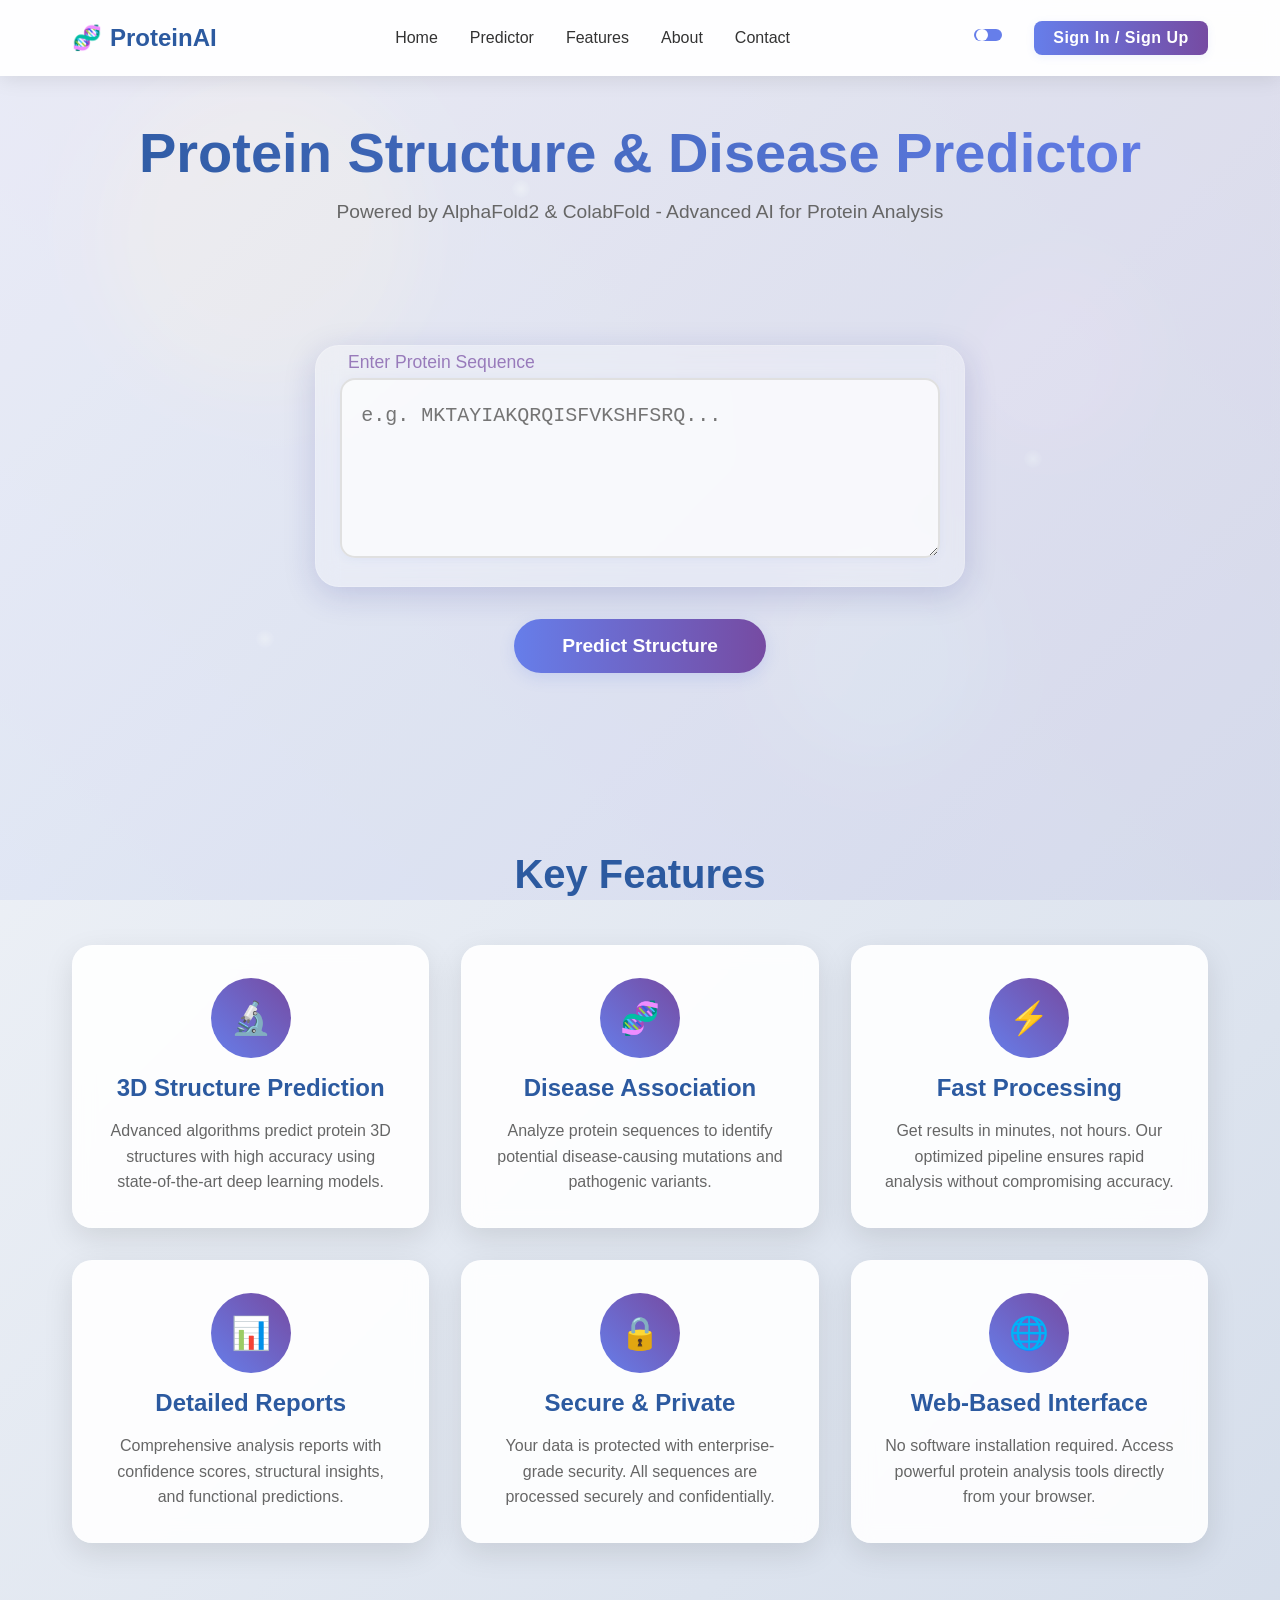
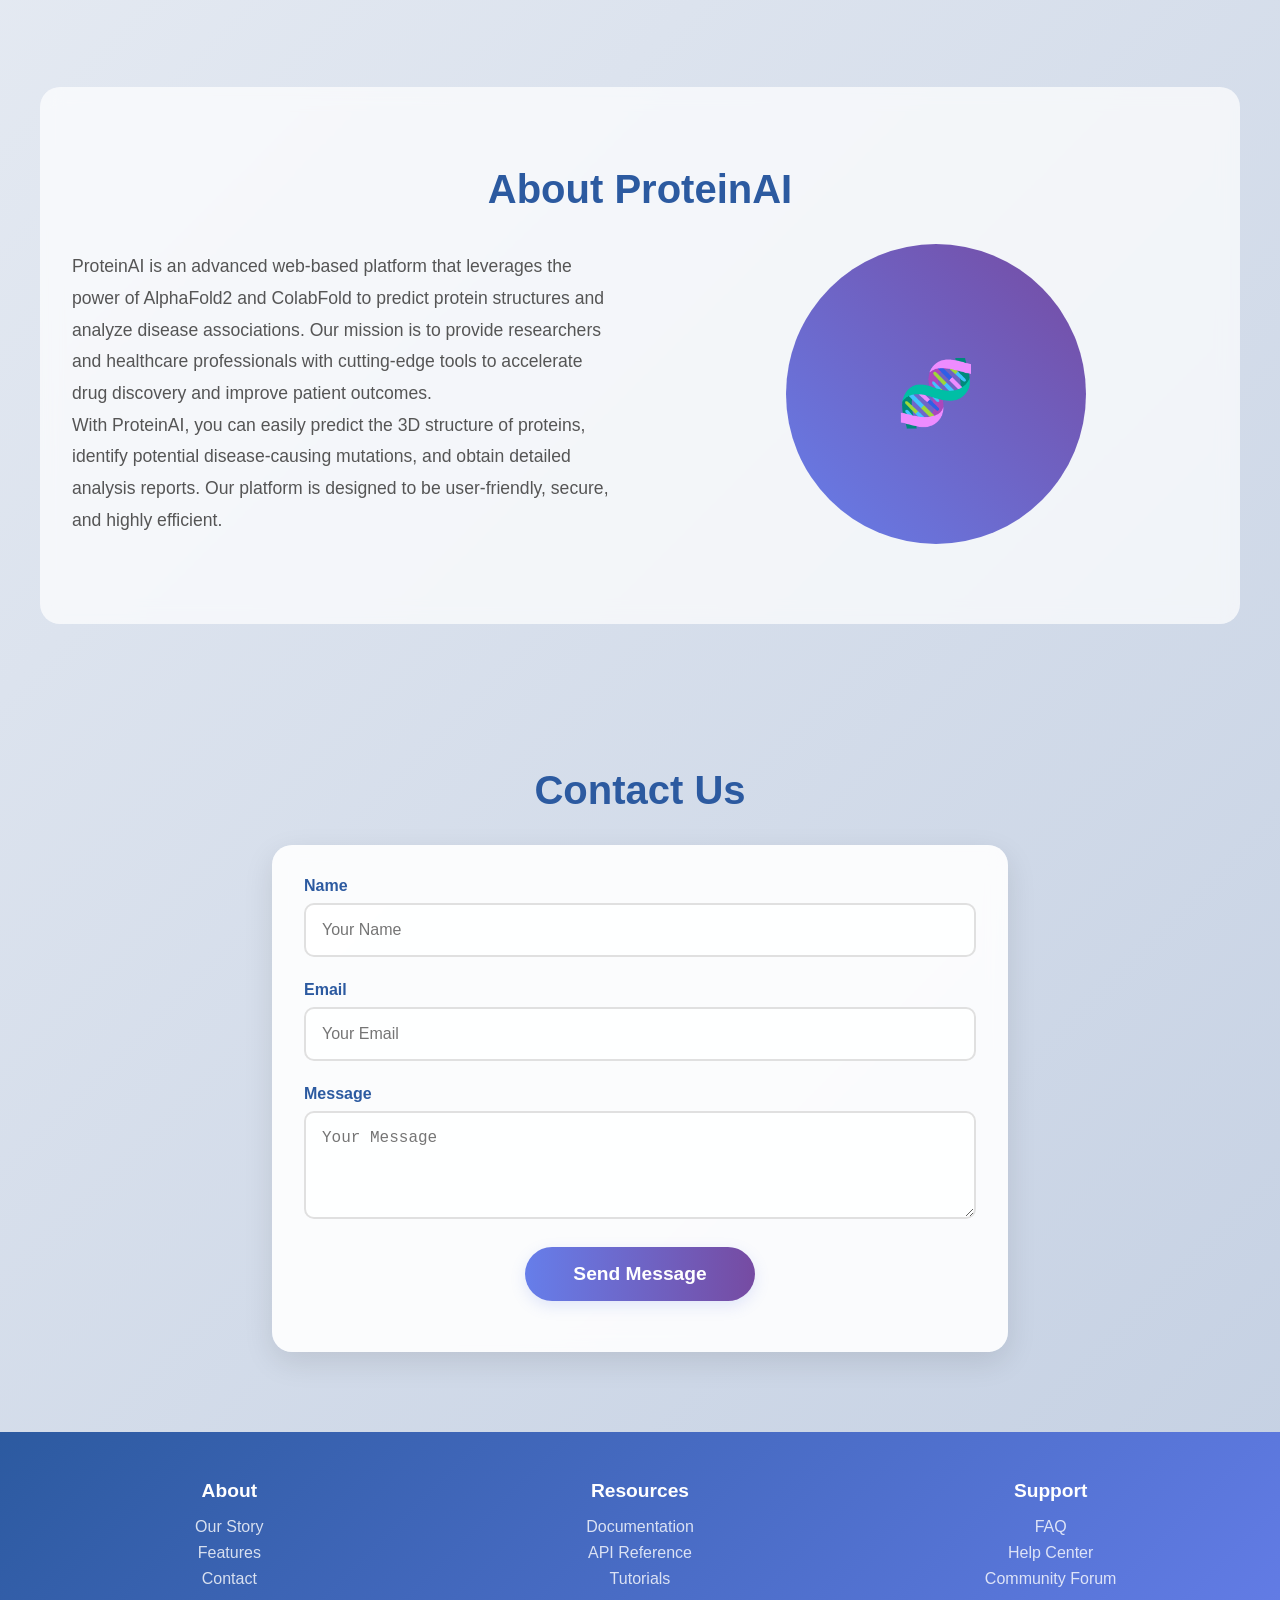
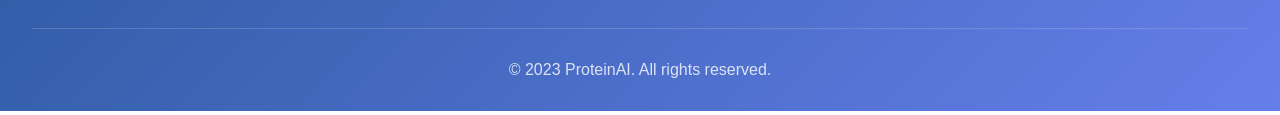
==== commit a9d8750d: "Add files via upload" ====
--- a/frontend/index.html
+++ b/frontend/index.html
@@ -24,19 +24,19 @@
 
     <!-- Navigation -->
     <nav id="navbar">
-        <div class="nav-container" style="display: flex; align-items: center; justify-content: space-between;">
-            <div class="logo" style="flex: 1; min-width: 180px;">
+        <div class="nav-container">
+            <div class="logo">
                 <div class="protein-icon">🧬</div>
                 ProteinAI
             </div>
-            <ul class="nav-links" style="flex: 2; display: flex; justify-content: center; align-items: center; gap: 2rem; margin: 0;">
+            <ul class="nav-links">
                 <li><a href="#home">Home</a></li>
                 <li><a href="#predictor">Predictor</a></li>
                 <li><a href="#features">Features</a></li>
                 <li><a href="#about">About</a></li>
                 <li><a href="#contact">Contact</a></li>
             </ul>
-            <div style="display:flex;align-items:center;gap:1.2rem;margin-left:auto;">
+            <div style="display:flex;align-items:center;gap:1.2rem;margin-left:2rem;">
                 <button id="theme-toggle" aria-label="Toggle dark mode" class="theme-toggle-btn" title="Toggle dark mode">
                     <span id="theme-icon">
                         <!-- Toggle icon -->
--- a/frontend/style.css
+++ b/frontend/style.css
@@ -109,8 +109,8 @@
             max-width: 1200px;
             margin: 0 auto;
             display: flex;
-            justify-content: space-between;
             align-items: center;
+            justify-content: center;
             padding: 0 2rem;
         }
 
@@ -121,30 +121,16 @@
             display: flex;
             align-items: center;
             gap: 0.5rem;
-        }
-
-        .protein-icon {
-            width: 40px;
-            height: 40px;
-            background: linear-gradient(45deg, #667eea, #764ba2);
-            border-radius: 50%;
-            display: flex;
-            align-items: center;
-            justify-content: center;
-            color: white;
-            font-weight: bold;
-            animation: rotate 10s linear infinite;
-        }
-
-        @keyframes rotate {
-            from { transform: rotate(0deg); }
-            to { transform: rotate(360deg); }
+            margin-right: 2.5rem;
         }
 
         .nav-links {
             display: flex;
             list-style: none;
             gap: 2rem;
+            justify-content: center;
+            align-items: center;
+            flex: 1;
         }
 
         .nav-links a {
